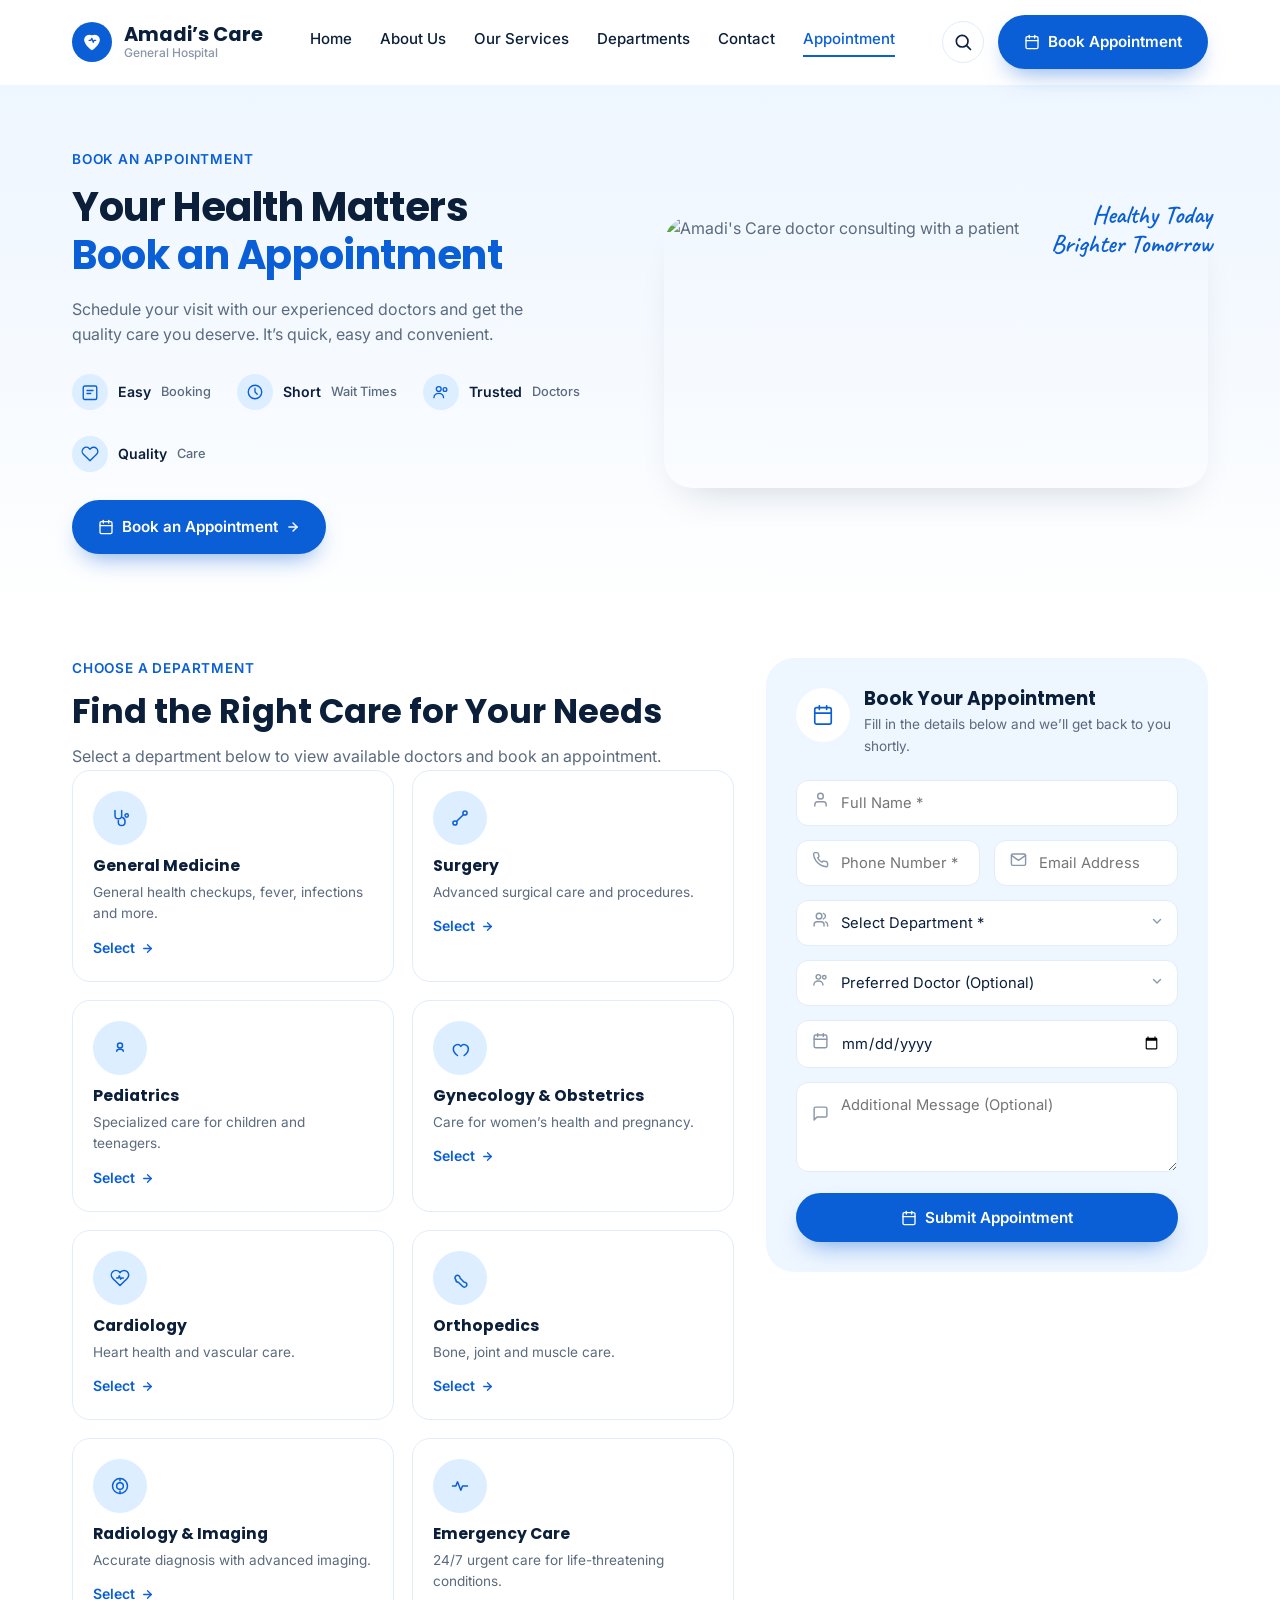
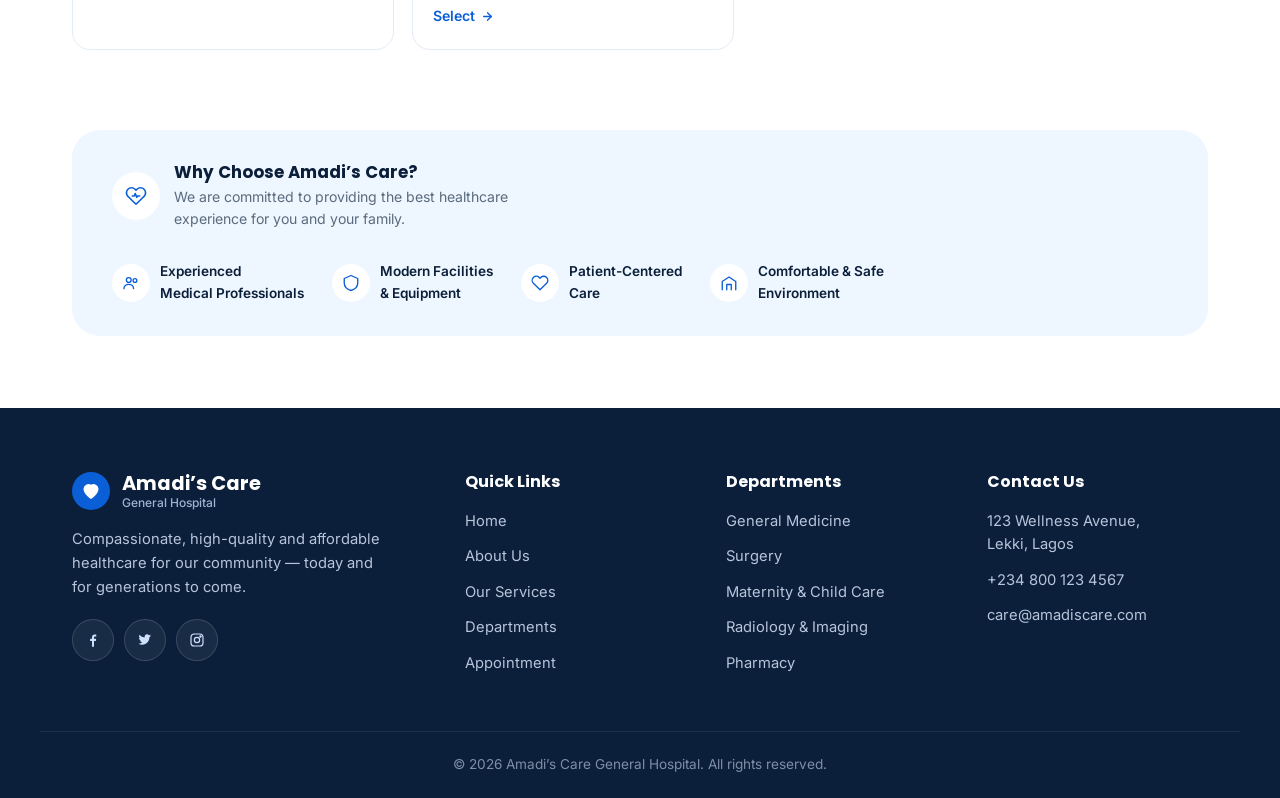
==== Assets/appointment.html @ eb39575b "Add Amadi's Care hospital website" ====
<!DOCTYPE html>
<html lang="en">
<head>
<meta charset="UTF-8" />
<meta name="viewport" content="width=device-width, initial-scale=1.0" />
<title>Book an Appointment | Amadi's Care General Hospital</title>
<meta name="description" content="Schedule your visit with Amadi's Care General Hospital's experienced doctors. Easy booking, short wait times, trusted doctors and quality care.">
<link rel="preconnect" href="https://fonts.googleapis.com">
<link rel="preconnect" href="https://fonts.gstatic.com" crossorigin>
<link href="https://fonts.googleapis.com/css2?family=Poppins:wght@500;600;700;800&family=Inter:wght@400;500;600&family=Caveat:wght@600&display=swap" rel="stylesheet">
<link rel="stylesheet" href="/css/styles.css">
</head>
<body>

<!-- ===== HEADER ===== -->
<header class="site-header">
  <div class="container header-inner">
    <a href="index.html" class="logo">
      <span class="logo-mark" aria-hidden="true">
        <svg viewBox="0 0 48 48" width="40" height="40">
          <circle cx="24" cy="24" r="24" fill="var(--blue)"/>
          <path d="M24 34s-9.5-6.1-9.5-13A6.5 6.5 0 0 1 24 16a6.5 6.5 0 0 1 9.5 5c0 6.9-9.5 13-9.5 13z" fill="#fff"/>
          <path d="M20.5 22h2.2l1-2.4 1.8 4.8 1-2.4h1.9" stroke="var(--blue)" stroke-width="1.6" fill="none" stroke-linecap="round" stroke-linejoin="round"/>
        </svg>
      </span>
      <span class="logo-text">
        <span class="logo-title">Amadi&rsquo;s Care</span>
        <span class="logo-subtitle">General Hospital</span>
      </span>
    </a>

    <nav class="main-nav" id="main-nav">
      <a href="index.html">Home</a>
      <a href="about.html">About Us</a>
      <a href="services.html">Our Services</a>
      <a href="departments.html">Departments</a>
      <a href="#contact">Contact</a>
      <a href="appointment.html" class="active">Appointment</a>
    </nav>

    <div class="header-actions">
      <button class="icon-btn" aria-label="Search">
        <svg width="20" height="20" viewBox="0 0 24 24" fill="none" stroke="currentColor" stroke-width="2" stroke-linecap="round"><circle cx="11" cy="11" r="7"/><line x1="21" y1="21" x2="16.65" y2="16.65"/></svg>
      </button>
      <a href="appointment.html" class="btn btn-primary btn-pill">
        <svg width="16" height="16" viewBox="0 0 24 24" fill="none" stroke="currentColor" stroke-width="2" stroke-linecap="round" stroke-linejoin="round"><rect x="3" y="4" width="18" height="18" rx="2"/><line x1="16" y1="2" x2="16" y2="6"/><line x1="8" y1="2" x2="8" y2="6"/><line x1="3" y1="10" x2="21" y2="10"/></svg>
        Book Appointment
      </a>
      <button class="hamburger" id="hamburger" aria-label="Open menu" aria-expanded="false">
        <span></span><span></span><span></span>
      </button>
    </div>
  </div>
</header>

<!-- ===== HERO ===== -->
<section class="page-hero">
  <div class="container page-hero-inner">
    <div>
      <p class="eyebrow">BOOK AN APPOINTMENT</p>
      <h1>Your Health Matters<br><span class="accent">Book an Appointment</span></h1>
      <p class="page-hero-text">Schedule your visit with our experienced doctors and get the quality care you deserve. It&rsquo;s quick, easy and convenient.</p>
      <div class="quick-facts">
        <div class="quick-fact"><span class="icon-circle"><svg width="18" height="18" viewBox="0 0 24 24" fill="none" stroke="currentColor" stroke-width="1.8" stroke-linecap="round" stroke-linejoin="round"><rect x="3" y="4" width="18" height="18" rx="2"/><path d="M8 10h8M8 14h5"/></svg></span>Easy<span class="sub">Booking</span></div>
        <div class="quick-fact"><span class="icon-circle"><svg width="18" height="18" viewBox="0 0 24 24" fill="none" stroke="currentColor" stroke-width="1.8" stroke-linecap="round" stroke-linejoin="round"><circle cx="12" cy="12" r="9"/><path d="M12 7v5l3 3"/></svg></span>Short<span class="sub">Wait Times</span></div>
        <div class="quick-fact"><span class="icon-circle"><svg width="18" height="18" viewBox="0 0 24 24" fill="none" stroke="currentColor" stroke-width="1.8" stroke-linecap="round" stroke-linejoin="round"><circle cx="9" cy="8" r="3.2"/><path d="M2.6 19.5c0-3.4 2.9-5.7 6.4-5.7s6.4 2.3 6.4 5.7"/><circle cx="17.3" cy="8.6" r="2.5"/></svg></span>Trusted<span class="sub">Doctors</span></div>
        <div class="quick-fact"><span class="icon-circle"><svg width="18" height="18" viewBox="0 0 24 24" fill="none" stroke="currentColor" stroke-width="1.8" stroke-linecap="round" stroke-linejoin="round"><path d="M20.8 4.6a5.5 5.5 0 0 0-7.8 0L12 5.6l-1-1a5.5 5.5 0 1 0-7.8 7.8l1 1L12 21l7.8-7.6 1-1a5.5 5.5 0 0 0 0-7.8Z"/></svg></span>Quality<span class="sub">Care</span></div>
      </div>
      <div class="page-hero-buttons">
        <a href="#booking-form" class="btn btn-primary btn-pill">
          <svg width="16" height="16" viewBox="0 0 24 24" fill="none" stroke="currentColor" stroke-width="2" stroke-linecap="round" stroke-linejoin="round"><rect x="3" y="4" width="18" height="18" rx="2"/><line x1="16" y1="2" x2="16" y2="6"/><line x1="8" y1="2" x2="8" y2="6"/><line x1="3" y1="10" x2="21" y2="10"/></svg>
          Book an Appointment
          <svg class="arrow" width="14" height="14" viewBox="0 0 24 24" fill="none" stroke="currentColor" stroke-width="2.4" stroke-linecap="round" stroke-linejoin="round"><line x1="5" y1="12" x2="19" y2="12"/><polyline points="12 5 19 12 12 19"/></svg>
        </a>
      </div>
    </div>
    <div class="page-hero-media">
      <div class="page-hero-frame" style="aspect-ratio:16/8;">
        <img src="assets/images/appointment-hero.jpg" alt="Amadi's Care doctor consulting with a patient">
      </div>
      <p class="script-tag script-tag--floating">Healthy Today<br>Brighter Tomorrow</p>
    </div>
  </div>
</section>

<!-- ===== DEPARTMENT PICKER + FORM ===== -->
<section class="section-tight" id="booking-form">
  <div class="container">
    <div class="appointment-layout">

      <div>
        <div class="section-heading align-left mt-0">
          <p class="eyebrow">CHOOSE A DEPARTMENT</p>
          <h2>Find the Right Care for Your Needs</h2>
          <p class="section-sub">Select a department below to view available doctors and book an appointment.</p>
        </div>

        <div class="dept-picker-grid">
          <div class="dept-pick-card" data-value="General Medicine">
            <div class="icon-circle"><svg width="20" height="20" viewBox="0 0 24 24" fill="none" stroke="currentColor" stroke-width="1.8" stroke-linecap="round" stroke-linejoin="round"><path d="M6 3v6a4 4 0 0 0 8 0V3"/><path d="M10 15v2a4 4 0 0 0 8 0v-1a5 5 0 0 0-3-4.6"/><circle cx="20" cy="9" r="2"/></svg></div>
            <h3>General Medicine</h3>
            <p>General health checkups, fever, infections and more.</p>
            <span class="link-arrow">Select <svg width="13" height="13" viewBox="0 0 24 24" fill="none" stroke="currentColor" stroke-width="2.4" stroke-linecap="round" stroke-linejoin="round"><line x1="5" y1="12" x2="19" y2="12"/><polyline points="12 5 19 12 12 19"/></svg></span>
          </div>
          <div class="dept-pick-card" data-value="Surgery">
            <div class="icon-circle"><svg width="20" height="20" viewBox="0 0 24 24" fill="none" stroke="currentColor" stroke-width="1.8" stroke-linecap="round" stroke-linejoin="round"><circle cx="6" cy="18" r="2.5"/><circle cx="18" cy="6" r="2.5"/><path d="M8 16 16 8"/></svg></div>
            <h3>Surgery</h3>
            <p>Advanced surgical care and procedures.</p>
            <span class="link-arrow">Select <svg width="13" height="13" viewBox="0 0 24 24" fill="none" stroke="currentColor" stroke-width="2.4" stroke-linecap="round" stroke-linejoin="round"><line x1="5" y1="12" x2="19" y2="12"/><polyline points="12 5 19 12 12 19"/></svg></span>
          </div>
          <div class="dept-pick-card" data-value="Pediatrics">
            <div class="icon-circle"><svg width="20" height="20" viewBox="0 0 24 24" fill="none" stroke="currentColor" stroke-width="1.8" stroke-linecap="round" stroke-linejoin="round"><circle cx="12" cy="9" r="3"/><path d="M8 16c0-1.5 1.5-2.5 4-2.5s4 1 4 2.5"/></svg></div>
            <h3>Pediatrics</h3>
            <p>Specialized care for children and teenagers.</p>
            <span class="link-arrow">Select <svg width="13" height="13" viewBox="0 0 24 24" fill="none" stroke="currentColor" stroke-width="2.4" stroke-linecap="round" stroke-linejoin="round"><line x1="5" y1="12" x2="19" y2="12"/><polyline points="12 5 19 12 12 19"/></svg></span>
          </div>
          <div class="dept-pick-card" data-value="Gynecology &amp; Obstetrics">
            <div class="icon-circle"><svg width="20" height="20" viewBox="0 0 24 24" fill="none" stroke="currentColor" stroke-width="1.8" stroke-linecap="round" stroke-linejoin="round"><path d="M9 21c-3-2-5-4.5-5-8a5 5 0 0 1 9-3 5 5 0 0 1 9 3c0 3.5-2 6-5 8"/></svg></div>
            <h3>Gynecology &amp; Obstetrics</h3>
            <p>Care for women&rsquo;s health and pregnancy.</p>
            <span class="link-arrow">Select <svg width="13" height="13" viewBox="0 0 24 24" fill="none" stroke="currentColor" stroke-width="2.4" stroke-linecap="round" stroke-linejoin="round"><line x1="5" y1="12" x2="19" y2="12"/><polyline points="12 5 19 12 12 19"/></svg></span>
          </div>
          <div class="dept-pick-card" data-value="Cardiology">
            <div class="icon-circle"><svg width="20" height="20" viewBox="0 0 24 24" fill="none" stroke="currentColor" stroke-width="1.8" stroke-linecap="round" stroke-linejoin="round"><path d="M20.8 4.6a5.5 5.5 0 0 0-7.8 0L12 5.6l-1-1a5.5 5.5 0 1 0-7.8 7.8l1 1L12 21l7.8-7.6 1-1a5.5 5.5 0 0 0 0-7.8Z"/><path d="M8 12h2l1.2-2.6 1.6 4 1-1.4h2.2"/></svg></div>
            <h3>Cardiology</h3>
            <p>Heart health and vascular care.</p>
            <span class="link-arrow">Select <svg width="13" height="13" viewBox="0 0 24 24" fill="none" stroke="currentColor" stroke-width="2.4" stroke-linecap="round" stroke-linejoin="round"><line x1="5" y1="12" x2="19" y2="12"/><polyline points="12 5 19 12 12 19"/></svg></span>
          </div>
          <div class="dept-pick-card" data-value="Orthopedics">
            <div class="icon-circle"><svg width="20" height="20" viewBox="0 0 24 24" fill="none" stroke="currentColor" stroke-width="1.8" stroke-linecap="round" stroke-linejoin="round"><path d="M7 14a3 3 0 1 1 5-2l5 5a3 3 0 1 1-2 5l-5-5a3 3 0 0 1-3-3Z"/></svg></div>
            <h3>Orthopedics</h3>
            <p>Bone, joint and muscle care.</p>
            <span class="link-arrow">Select <svg width="13" height="13" viewBox="0 0 24 24" fill="none" stroke="currentColor" stroke-width="2.4" stroke-linecap="round" stroke-linejoin="round"><line x1="5" y1="12" x2="19" y2="12"/><polyline points="12 5 19 12 12 19"/></svg></span>
          </div>
          <div class="dept-pick-card" data-value="Radiology &amp; Imaging">
            <div class="icon-circle"><svg width="20" height="20" viewBox="0 0 24 24" fill="none" stroke="currentColor" stroke-width="1.8" stroke-linecap="round" stroke-linejoin="round"><circle cx="12" cy="12" r="9"/><circle cx="12" cy="12" r="4"/><line x1="12" y1="3" x2="12" y2="6"/><line x1="12" y1="18" x2="12" y2="21"/></svg></div>
            <h3>Radiology &amp; Imaging</h3>
            <p>Accurate diagnosis with advanced imaging.</p>
            <span class="link-arrow">Select <svg width="13" height="13" viewBox="0 0 24 24" fill="none" stroke="currentColor" stroke-width="2.4" stroke-linecap="round" stroke-linejoin="round"><line x1="5" y1="12" x2="19" y2="12"/><polyline points="12 5 19 12 12 19"/></svg></span>
          </div>
          <div class="dept-pick-card" data-value="Emergency Care">
            <div class="icon-circle"><svg width="20" height="20" viewBox="0 0 24 24" fill="none" stroke="currentColor" stroke-width="1.8" stroke-linecap="round" stroke-linejoin="round"><path d="M3 12h4l2-5 4 10 2-5h6"/></svg></div>
            <h3>Emergency Care</h3>
            <p>24/7 urgent care for life-threatening conditions.</p>
            <span class="link-arrow">Select <svg width="13" height="13" viewBox="0 0 24 24" fill="none" stroke="currentColor" stroke-width="2.4" stroke-linecap="round" stroke-linejoin="round"><line x1="5" y1="12" x2="19" y2="12"/><polyline points="12 5 19 12 12 19"/></svg></span>
          </div>
        </div>
      </div>

      <div class="booking-card">
        <div class="booking-card-head">
          <span class="icon-circle"><svg width="22" height="22" viewBox="0 0 24 24" fill="none" stroke="currentColor" stroke-width="1.8" stroke-linecap="round" stroke-linejoin="round"><rect x="3" y="4" width="18" height="18" rx="2"/><line x1="16" y1="2" x2="16" y2="6"/><line x1="8" y1="2" x2="8" y2="6"/><line x1="3" y1="10" x2="21" y2="10"/></svg></span>
          <div>
            <h3>Book Your Appointment</h3>
            <p>Fill in the details below and we&rsquo;ll get back to you shortly.</p>
          </div>
        </div>

        <div class="form-success" id="form-success">
          <svg width="20" height="20" viewBox="0 0 24 24" fill="none" stroke="currentColor" stroke-width="2" stroke-linecap="round" stroke-linejoin="round"><circle cx="12" cy="12" r="10"/><polyline points="8 12 11 15 16 9"/></svg>
          <span>Thank you! Your appointment request has been received. Our team will contact you shortly to confirm your visit.</span>
        </div>

        <form id="appointment-form" novalidate>
          <div class="form-field">
            <span class="field-icon"><svg width="17" height="17" viewBox="0 0 24 24" fill="none" stroke="currentColor" stroke-width="2" stroke-linecap="round" stroke-linejoin="round"><path d="M20 21v-2a4 4 0 0 0-4-4H8a4 4 0 0 0-4 4v2"/><circle cx="12" cy="7" r="4"/></svg></span>
            <input type="text" name="fullName" placeholder="Full Name *" required>
            <p class="error-msg">Please enter your full name.</p>
          </div>

          <div class="form-row-2">
            <div class="form-field">
              <span class="field-icon"><svg width="17" height="17" viewBox="0 0 24 24" fill="none" stroke="currentColor" stroke-width="2" stroke-linecap="round" stroke-linejoin="round"><path d="M22 16.9v3a2 2 0 0 1-2.2 2 19.8 19.8 0 0 1-8.6-3 19.5 19.5 0 0 1-6-6 19.8 19.8 0 0 1-3-8.7A2 2 0 0 1 4.1 2h3a2 2 0 0 1 2 1.7c.1.9.3 1.8.6 2.7a2 2 0 0 1-.5 2.1L8 9.6a16 16 0 0 0 6 6l1.1-1.2a2 2 0 0 1 2.1-.5c.9.3 1.8.5 2.7.6a2 2 0 0 1 1.7 2Z"/></svg></span>
              <input type="tel" name="phone" placeholder="Phone Number *" required>
              <p class="error-msg">Please enter a valid phone number.</p>
            </div>
            <div class="form-field">
              <span class="field-icon"><svg width="17" height="17" viewBox="0 0 24 24" fill="none" stroke="currentColor" stroke-width="2" stroke-linecap="round" stroke-linejoin="round"><rect x="2" y="4" width="20" height="16" rx="2"/><path d="m22 6-10 7L2 6"/></svg></span>
              <input type="email" name="email" placeholder="Email Address">
              <p class="error-msg">Please enter a valid email address.</p>
            </div>
          </div>

          <div class="form-field">
            <span class="field-icon"><svg width="17" height="17" viewBox="0 0 24 24" fill="none" stroke="currentColor" stroke-width="2" stroke-linecap="round" stroke-linejoin="round"><path d="M17 21v-2a4 4 0 0 0-4-4H7a4 4 0 0 0-4 4v2"/><circle cx="10" cy="7" r="4"/><path d="M22 21v-2a4 4 0 0 0-3-3.87"/><path d="M16 3.13a4 4 0 0 1 0 7.75"/></svg></span>
            <select name="department" id="department" required>
              <option value="">Select Department *</option>
              <option value="General Medicine">General Medicine</option>
              <option value="Surgery">Surgery</option>
              <option value="Maternity &amp; Child Care">Maternity &amp; Child Care</option>
              <option value="Pediatrics">Pediatrics</option>
              <option value="Gynecology &amp; Obstetrics">Gynecology &amp; Obstetrics</option>
              <option value="Cardiology">Cardiology</option>
              <option value="Orthopedics">Orthopedics</option>
              <option value="Radiology &amp; Imaging">Radiology &amp; Imaging</option>
              <option value="Neurology">Neurology</option>
              <option value="Laboratory Services">Laboratory Services</option>
              <option value="Pharmacy">Pharmacy</option>
              <option value="Emergency Care">Emergency Care</option>
              <option value="Oncology">Oncology</option>
            </select>
            <span class="select-caret"><svg width="14" height="14" viewBox="0 0 24 24" fill="none" stroke="currentColor" stroke-width="2.4" stroke-linecap="round" stroke-linejoin="round"><polyline points="6 9 12 15 18 9"/></svg></span>
            <p class="error-msg">Please select a department.</p>
          </div>

          <div class="form-field">
            <span class="field-icon"><svg width="17" height="17" viewBox="0 0 24 24" fill="none" stroke="currentColor" stroke-width="2" stroke-linecap="round" stroke-linejoin="round"><circle cx="9" cy="8" r="3.2"/><path d="M2.6 19.5c0-3.4 2.9-5.7 6.4-5.7s6.4 2.3 6.4 5.7"/><circle cx="17.3" cy="8.6" r="2.5"/></svg></span>
            <select name="preferredDoctor">
              <option value="">Preferred Doctor (Optional)</option>
              <option value="Any available doctor">Any available doctor</option>
              <option value="Dr. Amadi Nwosu">Dr. Amadi Nwosu</option>
              <option value="Dr. Zainab Bello">Dr. Zainab Bello</option>
              <option value="Dr. Chidi Okafor">Dr. Chidi Okafor</option>
            </select>
            <span class="select-caret"><svg width="14" height="14" viewBox="0 0 24 24" fill="none" stroke="currentColor" stroke-width="2.4" stroke-linecap="round" stroke-linejoin="round"><polyline points="6 9 12 15 18 9"/></svg></span>
          </div>

          <div class="form-field">
            <span class="field-icon"><svg width="17" height="17" viewBox="0 0 24 24" fill="none" stroke="currentColor" stroke-width="2" stroke-linecap="round" stroke-linejoin="round"><rect x="3" y="4" width="18" height="18" rx="2"/><line x1="16" y1="2" x2="16" y2="6"/><line x1="8" y1="2" x2="8" y2="6"/><line x1="3" y1="10" x2="21" y2="10"/></svg></span>
            <input type="date" name="preferredDate" placeholder="Preferred Date">
            <p class="error-msg">Please choose a date from today onward.</p>
          </div>

          <div class="form-field">
            <span class="field-icon" style="top:22px;transform:none;"><svg width="17" height="17" viewBox="0 0 24 24" fill="none" stroke="currentColor" stroke-width="2" stroke-linecap="round" stroke-linejoin="round"><path d="M21 15a2 2 0 0 1-2 2H7l-4 4V5a2 2 0 0 1 2-2h14a2 2 0 0 1 2 2z"/></svg></span>
            <textarea name="message" placeholder="Additional Message (Optional)"></textarea>
          </div>

          <button type="submit" class="btn btn-primary btn-pill btn-block">
            <svg width="16" height="16" viewBox="0 0 24 24" fill="none" stroke="currentColor" stroke-width="2" stroke-linecap="round" stroke-linejoin="round"><rect x="3" y="4" width="18" height="18" rx="2"/><line x1="16" y1="2" x2="16" y2="6"/><line x1="8" y1="2" x2="8" y2="6"/><line x1="3" y1="10" x2="21" y2="10"/></svg>
            Submit Appointment
          </button>
        </form>
      </div>

    </div>
  </div>
</section>

<!-- ===== WHY CHOOSE US BAND ===== -->
<section class="help-band" style="margin-top:8px;">
  <div class="container">
    <div class="why-band-inner">
      <div class="why-copy">
        <span class="icon-circle"><svg width="22" height="22" viewBox="0 0 24 24" fill="none" stroke="currentColor" stroke-width="1.8" stroke-linecap="round" stroke-linejoin="round"><path d="M20.8 4.6a5.5 5.5 0 0 0-7.8 0L12 5.6l-1-1a5.5 5.5 0 1 0-7.8 7.8l1 1L12 21l7.8-7.6 1-1a5.5 5.5 0 0 0 0-7.8Z"/><path d="M8 12h2l1.2-2.6 1.6 4 1-1.4h2.2"/></svg></span>
        <div>
          <h3>Why Choose Amadi&rsquo;s Care?</h3>
          <p>We are committed to providing the best healthcare experience for you and your family.</p>
        </div>
      </div>
      <div class="why-points">
        <div class="why-point"><span class="icon-circle"><svg width="18" height="18" viewBox="0 0 24 24" fill="none" stroke="currentColor" stroke-width="1.8" stroke-linecap="round" stroke-linejoin="round"><circle cx="9" cy="8" r="3.2"/><path d="M2.6 19.5c0-3.4 2.9-5.7 6.4-5.7s6.4 2.3 6.4 5.7"/><circle cx="17.3" cy="8.6" r="2.5"/></svg></span>Experienced<br>Medical Professionals</div>
        <div class="why-point"><span class="icon-circle"><svg width="18" height="18" viewBox="0 0 24 24" fill="none" stroke="currentColor" stroke-width="1.8" stroke-linecap="round" stroke-linejoin="round"><path d="M12 2 3 6v6c0 5 4 8.5 9 10 5-1.5 9-5 9-10V6l-9-4Z"/></svg></span>Modern Facilities<br>&amp; Equipment</div>
        <div class="why-point"><span class="icon-circle"><svg width="18" height="18" viewBox="0 0 24 24" fill="none" stroke="currentColor" stroke-width="1.8" stroke-linecap="round" stroke-linejoin="round"><path d="M20.8 4.6a5.5 5.5 0 0 0-7.8 0L12 5.6l-1-1a5.5 5.5 0 1 0-7.8 7.8l1 1L12 21l7.8-7.6 1-1a5.5 5.5 0 0 0 0-7.8Z"/></svg></span>Patient-Centered<br>Care</div>
        <div class="why-point"><span class="icon-circle"><svg width="18" height="18" viewBox="0 0 24 24" fill="none" stroke="currentColor" stroke-width="1.8" stroke-linecap="round" stroke-linejoin="round"><path d="M3 21V10l9-6 9 6v11"/><path d="M9 21v-7h6v7"/></svg></span>Comfortable &amp; Safe<br>Environment</div>
      </div>
    </div>
  </div>
</section>

<!-- ===== FOOTER ===== -->
<footer class="site-footer" id="contact">
  <div class="container footer-grid">
    <div class="footer-brand">
      <a href="index.html" class="logo">
        <span class="logo-mark" aria-hidden="true">
          <svg viewBox="0 0 48 48" width="38" height="38">
            <circle cx="24" cy="24" r="24" fill="var(--blue)"/>
            <path d="M24 34s-9.5-6.1-9.5-13A6.5 6.5 0 0 1 24 16a6.5 6.5 0 0 1 9.5 5c0 6.9-9.5 13-9.5 13z" fill="#fff"/>
          </svg>
        </span>
        <span class="logo-text">
          <span class="logo-title logo-title--light">Amadi&rsquo;s Care</span>
          <span class="logo-subtitle logo-subtitle--light">General Hospital</span>
        </span>
      </a>
      <p>Compassionate, high-quality and affordable healthcare for our community &mdash; today and for generations to come.</p>
      <div class="social-row">
        <a href="#" aria-label="Facebook" class="icon-btn icon-btn--dark"><svg width="16" height="16" viewBox="0 0 24 24" fill="currentColor"><path d="M13.5 22v-8.4h2.8l.4-3.3h-3.2V8.2c0-1 .3-1.6 1.7-1.6h1.7V3.7c-.3 0-1.3-.1-2.4-.1-2.4 0-4 1.5-4 4.2v2.4H7.7v3.3h2.8V22h3z"/></svg></a>
        <a href="#" aria-label="Twitter / X" class="icon-btn icon-btn--dark"><svg width="16" height="16" viewBox="0 0 24 24" fill="currentColor"><path d="M21 5.1c-.7.3-1.4.5-2.2.7.8-.5 1.4-1.2 1.6-2.1-.7.4-1.6.8-2.4 1a3.8 3.8 0 0 0-6.5 3.5A10.9 10.9 0 0 1 3.6 4.2a3.8 3.8 0 0 0 1.2 5.1c-.6 0-1.2-.2-1.7-.5v.1c0 1.9 1.3 3.4 3.1 3.8-.5.1-1.1.2-1.6.1.5 1.5 1.9 2.6 3.5 2.7A7.6 7.6 0 0 1 2 17.5a10.8 10.8 0 0 0 5.8 1.7c7 0 10.8-5.8 10.8-10.8v-.5c.8-.5 1.4-1.2 1.9-1.9Z"/></svg></a>
        <a href="#" aria-label="Instagram" class="icon-btn icon-btn--dark"><svg width="16" height="16" viewBox="0 0 24 24" fill="none" stroke="currentColor" stroke-width="1.8"><rect x="3" y="3" width="18" height="18" rx="5"/><circle cx="12" cy="12" r="4"/><circle cx="17.2" cy="6.8" r="1"/></svg></a>
      </div>
    </div>
    <div class="footer-col">
      <h4>Quick Links</h4>
      <a href="index.html">Home</a>
      <a href="about.html">About Us</a>
      <a href="services.html">Our Services</a>
      <a href="departments.html">Departments</a>
      <a href="appointment.html">Appointment</a>
    </div>
    <div class="footer-col">
      <h4>Departments</h4>
      <a href="departments.html">General Medicine</a>
      <a href="departments.html">Surgery</a>
      <a href="departments.html">Maternity &amp; Child Care</a>
      <a href="departments.html">Radiology &amp; Imaging</a>
      <a href="departments.html">Pharmacy</a>
    </div>
    <div class="footer-col">
      <h4>Contact Us</h4>
      <p class="footer-contact">123 Wellness Avenue,<br>Lekki, Lagos</p>
      <p class="footer-contact">+234 800 123 4567</p>
      <p class="footer-contact">care@amadiscare.com</p>
    </div>
  </div>
  <div class="footer-bottom"><p>&copy; 2026 Amadi&rsquo;s Care General Hospital. All rights reserved.</p></div>
</footer>

<script src="js/script.js"></script>
</body>
</html>
---- css/styles.css ----
/* =========================================================
   Amadi's Care General Hospital — shared styles
   ========================================================= */

:root {
  --navy: #0b1f3a;
  --blue: #0b5fd6;
  --blue-dark: #0847a8;
  --blue-light: #eef6ff;
  --blue-pale: #dceeff;
  --gray: #5b6b7d;
  --gray-light: #8a97a8;
  --white: #ffffff;
  --red: #e02424;
  --border: #e3ecf7;
  --radius-lg: 28px;
  --radius-md: 18px;
  --radius-sm: 12px;
  --shadow: 0 20px 40px -20px rgba(11, 31, 58, 0.18);
  --shadow-sm: 0 8px 20px -12px rgba(11, 31, 58, 0.25);
  --container: 1200px;
  --font-head: "Poppins", sans-serif;
  --font-body: "Inter", sans-serif;
  --font-script: "Caveat", cursive;
}

* { box-sizing: border-box; }
html { scroll-behavior: smooth; }

body {
  margin: 0;
  font-family: var(--font-body);
  color: var(--gray);
  background: var(--white);
  line-height: 1.6;
  -webkit-font-smoothing: antialiased;
  overflow-x: hidden;
}

h1, h2, h3, h4 { font-family: var(--font-head); color: var(--navy); margin: 0; line-height: 1.2; }
p { margin: 0; }
a { text-decoration: none; color: inherit; }
img { max-width: 100%; display: block; }
ul { margin: 0; padding: 0; list-style: none; }

.container { max-width: var(--container); margin: 0 auto; padding: 0 32px; }

.eyebrow {
  color: var(--blue);
  font-weight: 600;
  font-size: 0.85rem;
  letter-spacing: 0.06em;
  margin: 0 0 12px;
}
.accent { color: var(--blue); }

/* ---------- Buttons ---------- */
.btn {
  display: inline-flex;
  align-items: center;
  gap: 8px;
  font-family: var(--font-body);
  font-weight: 600;
  font-size: 0.95rem;
  padding: 13px 24px;
  border-radius: 999px;
  border: 2px solid transparent;
  cursor: pointer;
  white-space: nowrap;
  transition: transform 0.15s ease, box-shadow 0.15s ease, background 0.15s ease, color .15s ease;
}
.btn .arrow { transition: transform 0.15s ease; }
.btn:hover .arrow { transform: translateX(3px); }
.btn:hover { transform: translateY(-1px); }

.btn-primary { background: var(--blue); color: var(--white); box-shadow: 0 12px 24px -10px rgba(11,95,214,.55); }
.btn-primary:hover { background: var(--blue-dark); }

.btn-outline { background: var(--white); color: var(--navy); border-color: var(--border); }
.btn-outline:hover { border-color: var(--blue); color: var(--blue); }

.btn-white { background: var(--white); color: var(--blue); }
.btn-white:hover { background: var(--blue-light); }

.btn-sm { padding: 9px 18px; font-size: 0.85rem; }
.btn-block { width: 100%; justify-content: center; }

/* ---------- Header ---------- */
.site-header {
  position: sticky;
  top: 0;
  z-index: 100;
  background: rgba(255, 255, 255, 0.96);
  backdrop-filter: blur(8px);
  border-bottom: 1px solid transparent;
  transition: box-shadow .2s ease, border-color .2s ease;
}
.site-header.is-scrolled { box-shadow: 0 6px 24px -12px rgba(11,31,58,.25); border-bottom-color: var(--border); }

.header-inner { display: flex; align-items: center; justify-content: space-between; gap: 24px; height: 84px; }

.logo { display: flex; align-items: center; gap: 12px; flex-shrink: 0; }
.logo-mark { display: flex; flex-shrink: 0; }
.logo-text { display: flex; flex-direction: column; line-height: 1.15; }
.logo-title { font-family: var(--font-head); font-weight: 700; font-size: 1.22rem; color: var(--navy); }
.logo-subtitle { font-size: 0.75rem; color: var(--gray-light); font-weight: 500; }
.logo-title--light { color: var(--white); }
.logo-subtitle--light { color: #9fb3d1; }

.main-nav { display: flex; align-items: center; gap: 28px; font-weight: 500; font-size: 0.94rem; color: var(--navy); }
.main-nav a { padding-bottom: 4px; border-bottom: 2px solid transparent; }
.main-nav a:hover, .main-nav a.active { color: var(--blue); border-bottom-color: var(--blue); }

.header-actions { display: flex; align-items: center; gap: 14px; }

.icon-btn {
  width: 42px; height: 42px;
  display: inline-flex; align-items: center; justify-content: center;
  border-radius: 50%; border: 1px solid var(--border);
  background: var(--white); color: var(--navy); cursor: pointer;
  transition: background 0.15s ease, color 0.15s ease;
}
.icon-btn:hover { background: var(--blue-light); color: var(--blue); }
.icon-btn--dark { border-color: rgba(255,255,255,0.15); background: rgba(255,255,255,0.06); color: #cfe0ff; }
.icon-btn--dark:hover { background: var(--blue); color: var(--white); }

.hamburger {
  display: none; flex-direction: column; gap: 5px;
  width: 40px; height: 40px; border: 1px solid var(--border); border-radius: 10px;
  background: var(--white); align-items: center; justify-content: center; cursor: pointer;
}
.hamburger span { width: 20px; height: 2px; background: var(--navy); border-radius: 2px; transition: transform 0.2s ease, opacity 0.2s ease; }
.hamburger.open span:nth-child(1) { transform: translateY(7px) rotate(45deg); }
.hamburger.open span:nth-child(2) { opacity: 0; }
.hamburger.open span:nth-child(3) { transform: translateY(-7px) rotate(-45deg); }

/* ---------- Generic inner-page hero (About / Services / Departments / Appointment) ---------- */
.page-hero { background: linear-gradient(180deg, var(--blue-light) 0%, #f6faff 55%, #ffffff 100%); padding: 64px 0 56px; overflow: hidden; }
.page-hero-inner { display: grid; grid-template-columns: 1fr 1fr; gap: 48px; align-items: center; }
.page-hero h1 { font-size: 2.5rem; font-weight: 700; letter-spacing: -0.01em; }
.page-hero-text { margin-top: 18px; max-width: 480px; font-size: 1rem; color: var(--gray); }
.page-hero-buttons { display: flex; gap: 16px; margin-top: 28px; flex-wrap: wrap; }

.page-hero-media { position: relative; }
.page-hero-frame { border-radius: var(--radius-lg); overflow: hidden; box-shadow: var(--shadow); aspect-ratio: 4/3; }
.page-hero-frame img { width: 100%; height: 100%; object-fit: cover; }

.script-tag { font-family: var(--font-script); color: var(--blue); font-size: 1.6rem; line-height: 1.15; font-weight: 600; }
.script-tag--floating { position: absolute; top: -16px; right: -4px; text-align: right; }

/* quick-facts row (appointment hero) */
.quick-facts { display: flex; gap: 26px; flex-wrap: wrap; margin-top: 26px; }
.quick-fact { display: flex; align-items: center; gap: 10px; font-size: 0.88rem; color: var(--navy); font-weight: 600; }
.quick-fact .icon-circle { width: 36px; height: 36px; }
.quick-fact span.sub { display:block; font-weight: 500; color: var(--gray); font-size: .8rem; }

/* ---------- Home hero (full-bleed photo) ---------- */
.hero-home { background: linear-gradient(180deg, var(--blue-light) 0%, #f6faff 60%, #ffffff 100%); }
.hero-home-flex { display: flex; align-items: stretch; min-height: 560px; }
.hero-home-copy { flex: 0 0 auto; width: min(540px, 92vw); padding: 64px 32px 64px max(32px, calc((100vw - var(--container)) / 2 + 32px)); display: flex; flex-direction: column; justify-content: center; }
.hero-home-copy h1 { font-size: 2.7rem; font-weight: 700; letter-spacing: -0.01em; }
.hero-home-text { margin-top: 18px; font-size: 1rem; color: var(--gray); max-width: 460px; }
.hero-home-buttons { display: flex; gap: 16px; margin-top: 28px; flex-wrap: wrap; }
.hero-home-media { flex: 1 1 auto; position: relative; overflow: hidden; border-radius: 0 0 0 90px; min-height: 320px; }
.hero-home-media img { width: 100%; height: 100%; object-fit: cover; display: block; position: absolute; inset: 0; }

/* ---------- Feature / icon cards ---------- */
.icon-circle { width: 54px; height: 54px; border-radius: 50%; background: var(--blue-pale); color: var(--blue); display: flex; align-items: center; justify-content: center; flex-shrink: 0; }

.features { padding: 56px 0 0; }
.feature-grid { display: grid; grid-template-columns: repeat(5, 1fr); gap: 0; border-top: 1px solid var(--border); border-bottom: 1px solid var(--border); background: var(--blue-light); border-radius: var(--radius-md); overflow: hidden; }
.feature-card { padding: 30px 22px; text-align: center; border-right: 1px solid var(--border); }
.feature-card:last-child { border-right: none; }
.feature-card .icon-circle { margin: 0 auto 16px; background: var(--white); }
.feature-card h3 { font-size: 1rem; margin-bottom: 6px; }
.feature-card p { font-size: 0.85rem; color: var(--gray); }

/* ---------- Section heading ---------- */
.section-heading { max-width: 640px; margin: 0 auto 44px; text-align: center; }
.section-heading.align-left { margin: 0 44px 0 0; text-align: left; max-width: 620px; }
.section-heading h2 { font-size: 2.1rem; margin-bottom: 12px; }
.section-sub { color: var(--gray); font-size: 1rem; }

.section-heading-row { display: flex; align-items: flex-end; justify-content: space-between; gap: 24px; flex-wrap: wrap; margin-bottom: 40px; }

/* ---------- Home: services preview (photo cards) ---------- */
.services-preview { padding: 72px 0; }
.preview-grid { display: grid; grid-template-columns: repeat(5, 1fr); gap: 20px; }
.preview-card { border: 1px solid var(--border); border-radius: var(--radius-md); overflow: hidden; background: var(--white); transition: box-shadow .2s ease, transform .2s ease; }
.preview-card:hover { box-shadow: var(--shadow); transform: translateY(-4px); }
.preview-photo { aspect-ratio: 4/3; overflow: hidden; }
.preview-photo img { width: 100%; height: 100%; object-fit: cover; transition: transform .35s ease; }
.preview-card:hover .preview-photo img { transform: scale(1.06); }
.preview-label { display: flex; align-items: center; justify-content: space-between; gap: 8px; padding: 14px 16px; font-weight: 600; color: var(--navy); font-size: 0.92rem; }
.preview-label .icon-circle { width: 30px; height: 30px; }
.preview-label svg.arrow-sm { color: var(--blue); flex-shrink: 0; }

/* ---------- Services page: icon service cards ---------- */
.service-grid-4 { display: grid; grid-template-columns: repeat(4, 1fr); gap: 22px; }
.icon-service-card { background: var(--white); border: 1px solid var(--border); border-radius: var(--radius-md); padding: 26px 22px; transition: box-shadow .2s ease, transform .2s ease; }
.icon-service-card:hover { box-shadow: var(--shadow); transform: translateY(-4px); }
.icon-service-card .icon-circle { margin-bottom: 16px; }
.icon-service-card h3 { font-size: 1.02rem; margin-bottom: 8px; }
.icon-service-card p { font-size: 0.88rem; color: var(--gray); min-height: 58px; }

.link-arrow { display: inline-flex; align-items: center; gap: 6px; color: var(--blue); font-weight: 600; font-size: 0.88rem; margin-top: 14px; }
.link-arrow svg { transition: transform .15s ease; }
.link-arrow:hover svg { transform: translateX(3px); }

/* ---------- Departments page: photo + text cards ---------- */
.dept-grid { display: grid; grid-template-columns: repeat(4, 1fr); gap: 22px; }
.dept-card { display: flex; gap: 16px; align-items: flex-start; background: var(--white); border: 1px solid var(--border); border-radius: var(--radius-md); padding: 20px; transition: box-shadow .2s ease, transform .2s ease; }
.dept-card:hover { box-shadow: var(--shadow); transform: translateY(-4px); }
.dept-card-body { flex: 1 1 auto; min-width: 0; }
.dept-card-body h3 { font-size: 1rem; margin-bottom: 6px; }
.dept-card-body p { font-size: 0.85rem; color: var(--gray); }
.dept-card .icon-circle { width: 44px; height: 44px; margin-bottom: 12px; }
.dept-photo { flex: 0 0 96px; width: 96px; height: 96px; border-radius: var(--radius-sm); overflow: hidden; }
.dept-photo img { width: 100%; height: 100%; object-fit: cover; }

/* ---------- Help / CTA band (light blue rounded strip) ---------- */
.help-band { margin: 56px 0 0; }
.help-band-inner {
  background: var(--blue-light);
  border-radius: var(--radius-lg);
  padding: 34px 40px;
  display: flex;
  align-items: center;
  gap: 24px;
  flex-wrap: wrap;
  position: relative;
  overflow: hidden;
}
.help-band-icon { width: 52px; height: 52px; border-radius: 50%; background: var(--white); color: var(--blue); display: flex; align-items: center; justify-content: center; flex-shrink: 0; }
.help-band-copy { flex: 1 1 320px; }
.help-band-copy h3 { font-size: 1.15rem; margin-bottom: 4px; }
.help-band-copy p { font-size: 0.9rem; color: var(--gray); }
.help-band-deco { position: absolute; right: 24px; bottom: -6px; color: rgba(11,95,214,0.18); pointer-events: none; }

/* ---------- Stats strip (about page) ---------- */
.stats-band { padding: 0 0 64px; }
.stats-inner { background: var(--blue-light); border-radius: var(--radius-lg); padding: 36px 40px; display: flex; flex-wrap: wrap; align-items: center; gap: 30px; }
.stat { display: flex; align-items: center; gap: 12px; flex: 1 1 160px; }
.stat-icon { width: 46px; height: 46px; border-radius: 50%; background: var(--white); color: var(--blue); display: flex; align-items: center; justify-content: center; flex-shrink: 0; }
.stat-number { font-family: var(--font-head); font-weight: 700; font-size: 1.4rem; color: var(--navy); margin-right: 6px; }
.stat-label { font-size: 0.86rem; color: var(--gray); display: block; }
.script-tag--stats { margin-left: auto; text-align: right; font-size: 1.3rem; }

/* ---------- CTA banner ---------- */
.cta-banner { background: linear-gradient(120deg, var(--blue) 0%, var(--blue-dark) 100%); padding: 52px 0; }
.cta-inner { display: flex; align-items: center; justify-content: space-between; gap: 24px; flex-wrap: wrap; }
.cta-inner h2 { color: var(--white); font-size: 1.6rem; margin-bottom: 8px; }
.cta-inner p { color: #dbe8ff; max-width: 460px; }

/* ---------- Generic content sections ---------- */
.section { padding: 72px 0; }
.section-tight { padding: 48px 0 72px; }

/* About: story + mission/vision/values */
.story-grid { display: grid; grid-template-columns: 1.1fr 1.3fr; gap: 44px; align-items: start; }
.story-copy p { margin-top: 16px; font-size: 0.98rem; }
.value-cols { display: grid; grid-template-columns: repeat(3, 1fr); gap: 0; }
.value-col { padding: 0 26px; border-left: 1px solid var(--border); }
.value-col:first-child { border-left: none; padding-left: 0; }
.value-col .icon-circle { background: var(--blue-pale); margin-bottom: 14px; }
.value-col h3 { font-size: 1.05rem; margin-bottom: 8px; }
.value-col p { font-size: 0.9rem; color: var(--gray); }
.value-col ul li { display: flex; align-items: center; gap: 8px; font-size: 0.9rem; color: var(--navy); margin-bottom: 8px; font-weight: 500; }
.value-col ul li svg { color: var(--blue); flex-shrink: 0; }

/* ---------- Appointment page: department picker + form ---------- */
.appointment-layout { display: grid; grid-template-columns: 1.5fr 1fr; gap: 32px; align-items: start; }
.dept-picker-grid { display: grid; grid-template-columns: repeat(2, 1fr); gap: 18px; }
.dept-pick-card { background: var(--white); border: 1px solid var(--border); border-radius: var(--radius-md); padding: 20px; cursor: pointer; transition: box-shadow .2s ease, border-color .2s ease, transform .2s ease; }
.dept-pick-card:hover, .dept-pick-card.is-selected { box-shadow: var(--shadow); border-color: var(--blue); transform: translateY(-3px); }
.dept-pick-card .icon-circle { margin-bottom: 12px; }
.dept-pick-card h3 { font-size: 0.98rem; margin-bottom: 6px; }
.dept-pick-card p { font-size: 0.85rem; color: var(--gray); }
.dept-pick-card .link-arrow { margin-top: 12px; }

.booking-card { background: var(--blue-light); border-radius: var(--radius-lg); padding: 30px; position: sticky; top: 104px; }
.booking-card-head { display: flex; align-items: flex-start; gap: 14px; margin-bottom: 22px; }
.booking-card-head .icon-circle { background: var(--white); }
.booking-card-head h3 { font-size: 1.15rem; margin-bottom: 4px; }
.booking-card-head p { font-size: 0.85rem; color: var(--gray); }

.form-field { position: relative; margin-bottom: 14px; }
.form-field .field-icon { position: absolute; left: 16px; top: 50%; transform: translateY(-50%); color: var(--gray-light); pointer-events: none; }
.form-field input, .form-field select, .form-field textarea {
  width: 100%; font-family: var(--font-body); font-size: 0.92rem; color: var(--navy);
  background: var(--white); border: 1px solid var(--border); border-radius: 12px;
  padding: 13px 16px 13px 44px; outline: none; transition: border-color .15s ease, box-shadow .15s ease;
  appearance: none;
}
.form-field textarea { padding-left: 44px; min-height: 90px; resize: vertical; }
.form-field select { padding-right: 36px; }
.form-field.has-error input, .form-field.has-error select, .form-field.has-error textarea { border-color: var(--red); }
.form-field .error-msg { display: none; color: var(--red); font-size: 0.78rem; margin-top: 5px; padding-left: 4px; }
.form-field.has-error .error-msg { display: block; }
.form-row-2 { display: grid; grid-template-columns: 1fr 1fr; gap: 14px; }
.form-field input:focus, .form-field select:focus, .form-field textarea:focus { border-color: var(--blue); box-shadow: 0 0 0 3px rgba(11,95,214,0.12); }
.select-caret { position: absolute; right: 14px; top: 50%; transform: translateY(-50%); pointer-events: none; color: var(--gray-light); }

.form-success {
  display: none; align-items: flex-start; gap: 14px; background: #e8f8ee; border: 1px solid #b9e8c8;
  color: #14532d; border-radius: 14px; padding: 16px 18px; margin-bottom: 18px; font-size: 0.9rem;
}
.form-success.show { display: flex; }
.form-success svg { flex-shrink: 0; color: #1a9d4a; margin-top: 2px; }

.why-band-inner { background: var(--blue-light); border-radius: var(--radius-lg); padding: 32px 40px; display: flex; flex-wrap: wrap; align-items: center; gap: 30px; }
.why-copy { display: flex; align-items: center; gap: 14px; flex: 1 1 320px; }
.why-copy .icon-circle { background: var(--white); width: 48px; height: 48px; flex-shrink: 0; }
.why-copy h3 { font-size: 1.05rem; margin-bottom: 4px; }
.why-copy p { font-size: 0.88rem; color: var(--gray); max-width: 380px; }
.why-points { display: flex; gap: 28px; flex-wrap: wrap; }
.why-point { display: flex; align-items: center; gap: 10px; font-size: 0.85rem; color: var(--navy); font-weight: 600; }
.why-point .icon-circle { width: 38px; height: 38px; background: var(--white); }

/* ---------- Footer ---------- */
.site-footer { background: var(--navy); color: #b7c4da; padding: 64px 0 0; margin-top: 72px; }
.footer-grid { display: grid; grid-template-columns: 1.6fr 1fr 1fr 1fr; gap: 40px; padding-bottom: 44px; border-bottom: 1px solid rgba(255,255,255,0.08); }
.footer-brand p { margin: 18px 0 20px; font-size: 0.92rem; max-width: 320px; }
.social-row { display: flex; gap: 10px; }
.footer-col h4 { color: var(--white); font-size: 1rem; margin-bottom: 18px; }
.footer-col a { display: block; font-size: 0.92rem; margin-bottom: 12px; color: #b7c4da; transition: color .15s ease; }
.footer-col a:hover { color: var(--white); }
.footer-contact { font-size: 0.92rem; margin-bottom: 12px; }
.footer-bottom { padding: 22px 0; text-align: center; font-size: 0.85rem; color: #7f8ea6; }

/* ---------- Utility ---------- */
.mt-0 { margin-top: 0 !important; }
.text-center { text-align: center; }

/* =========================================================
   Responsive
   ========================================================= */

@media (max-width: 1080px) {
  .feature-grid { grid-template-columns: repeat(3, 1fr); }
  .feature-card:nth-child(3) { border-right: none; }
  .preview-grid { grid-template-columns: repeat(3, 1fr); }
  .service-grid-4 { grid-template-columns: repeat(2, 1fr); }
  .dept-grid { grid-template-columns: repeat(2, 1fr); }
  .footer-grid { grid-template-columns: 1fr 1fr; }
  .story-grid { grid-template-columns: 1fr; }
  .value-cols { grid-template-columns: 1fr 1fr; }
  .value-col:nth-child(2) { border-left: 1px solid var(--border); }
  .value-col:nth-child(3) { border-left: none; padding-left: 0; margin-top: 24px; grid-column: 1 / -1; }
  .appointment-layout { grid-template-columns: 1fr; }
  .booking-card { position: static; }
}

@media (max-width: 860px) {
  .main-nav { display: none; }
  .hamburger { display: flex; }
  .header-actions .btn-primary { padding: 10px 14px; font-size: 0.82rem; }

  .main-nav.open {
    display: flex; flex-direction: column; position: absolute; top: 84px; left: 0; right: 0;
    background: var(--white); padding: 18px 32px 26px; border-bottom: 1px solid var(--border); gap: 16px;
    box-shadow: var(--shadow-sm);
  }

  .page-hero-inner { grid-template-columns: 1fr; }
  .page-hero-media { order: -1; }
  .page-hero h1 { font-size: 2.1rem; }
  .script-tag--floating { position: static; margin-top: 14px; text-align: left; }

  .hero-home-flex { flex-direction: column; min-height: 0; }
  .hero-home-copy { width: 100%; padding: 40px 24px; order: 2; }
  .hero-home-media { order: 1; height: 300px; border-radius: 0 0 60px 60px; }

  .feature-grid { grid-template-columns: repeat(2, 1fr); border-radius: var(--radius-sm); }
  .feature-card { border-right: 1px solid var(--border); border-bottom: 1px solid var(--border); }
  .feature-card:nth-child(2n) { border-right: none; }

  .preview-grid { grid-template-columns: repeat(2, 1fr); }
  .service-grid-4 { grid-template-columns: 1fr; }
  .dept-grid { grid-template-columns: 1fr; }
  .dept-card { flex-direction: row; }

  .story-grid { grid-template-columns: 1fr; }
  .stats-inner { justify-content: center; }
  .script-tag--stats { margin: 0 auto; text-align: center; }

  .form-row-2 { grid-template-columns: 1fr; }
  .section-heading.align-left { margin: 0 0 24px; }
  .section-heading-row { flex-direction: column; align-items: flex-start; }
}

@media (max-width: 640px) {
  .container { padding: 0 20px; }
  .header-inner { height: 72px; }
  .logo-title { font-size: 1.02rem; }
  .logo-subtitle { display: none; }

  .page-hero { padding: 40px 0 44px; }
  .page-hero h1 { font-size: 1.8rem; }
  .page-hero-buttons { flex-direction: column; align-items: stretch; }
  .page-hero-buttons .btn { justify-content: center; }

  .hero-home-copy h1 { font-size: 1.9rem; }
  .hero-home-buttons { flex-direction: column; align-items: stretch; }
  .hero-home-buttons .btn { justify-content: center; }

  .feature-grid { grid-template-columns: 1fr; }
  .feature-card { border-right: none; }
  .preview-grid { grid-template-columns: 1fr; }

  .section-heading h2 { font-size: 1.5rem; }

  .cta-inner { flex-direction: column; align-items: flex-start; }
  .cta-inner .btn { width: 100%; justify-content: center; }

  .help-band-inner { padding: 26px; }
  .help-band-deco { display: none; }

  .dept-card { flex-direction: column; }
  .dept-photo { width: 100%; flex-basis: auto; height: 160px; }

  .footer-grid { grid-template-columns: 1fr; }

  .quick-facts { gap: 16px; }
}
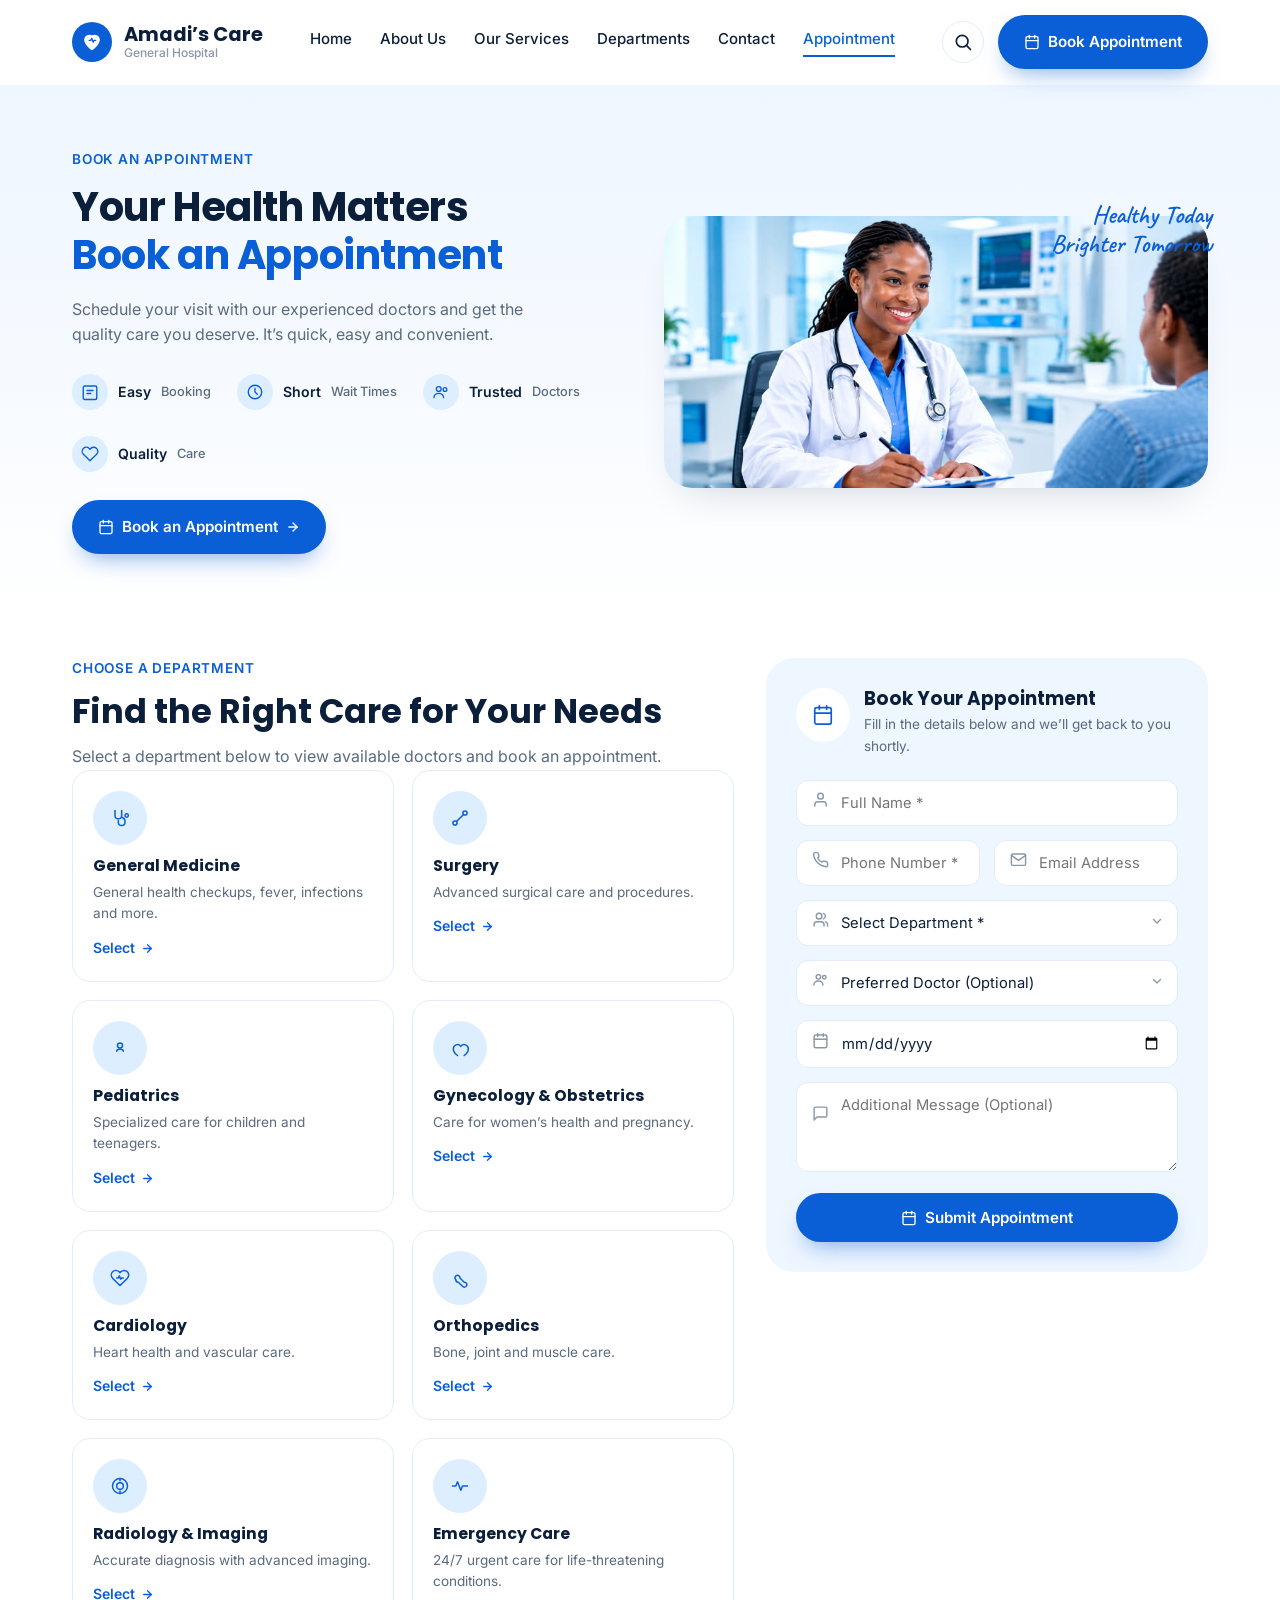
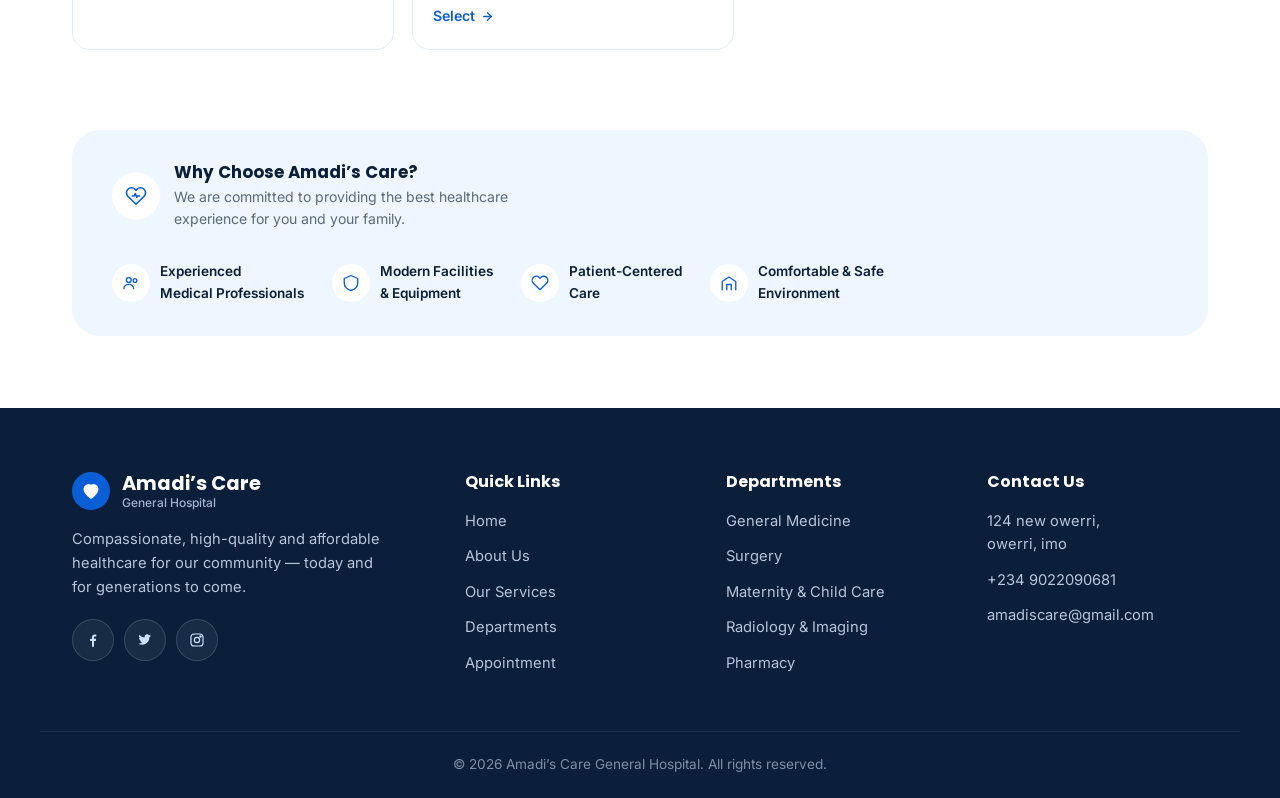
==== commit 203ca190: "Update Amadi's Care website" ====
--- a/Assets/appointment.html
+++ b/Assets/appointment.html
@@ -9,6 +9,7 @@
 <link rel="preconnect" href="https://fonts.gstatic.com" crossorigin>
 <link href="https://fonts.googleapis.com/css2?family=Poppins:wght@500;600;700;800&family=Inter:wght@400;500;600&family=Caveat:wght@600&display=swap" rel="stylesheet">
 <link rel="stylesheet" href="/css/styles.css">
+<link rel="icon" href="/Assets/img/logo.jpeg">
 </head>
 <body>
 
@@ -30,7 +31,7 @@
     </a>
 
     <nav class="main-nav" id="main-nav">
-      <a href="index.html">Home</a>
+      <a href="/index.html">Home</a>
       <a href="about.html">About Us</a>
       <a href="services.html">Our Services</a>
       <a href="departments.html">Departments</a>
@@ -76,7 +77,7 @@
     </div>
     <div class="page-hero-media">
       <div class="page-hero-frame" style="aspect-ratio:16/8;">
-        <img src="assets/images/appointment-hero.jpg" alt="Amadi's Care doctor consulting with a patient">
+        <img src="/Assets/img/WhatsApp Image 2026-09-21 at 5.10.48 AM (3).jpeg" alt="Amadi's Care doctor consulting with a patient">
       </div>
       <p class="script-tag script-tag--floating">Healthy Today<br>Brighter Tomorrow</p>
     </div>
@@ -299,9 +300,9 @@
     </div>
     <div class="footer-col">
       <h4>Contact Us</h4>
-      <p class="footer-contact">123 Wellness Avenue,<br>Lekki, Lagos</p>
-      <p class="footer-contact">+234 800 123 4567</p>
-      <p class="footer-contact">care@amadiscare.com</p>
+      <p class="footer-contact">124 new owerri,<br>owerri, imo</p>
+      <p class="footer-contact">+234 9022090681</p>
+      <p class="footer-contact">amadiscare@gmail.com</p>
     </div>
   </div>
   <div class="footer-bottom"><p>&copy; 2026 Amadi&rsquo;s Care General Hospital. All rights reserved.</p></div>
